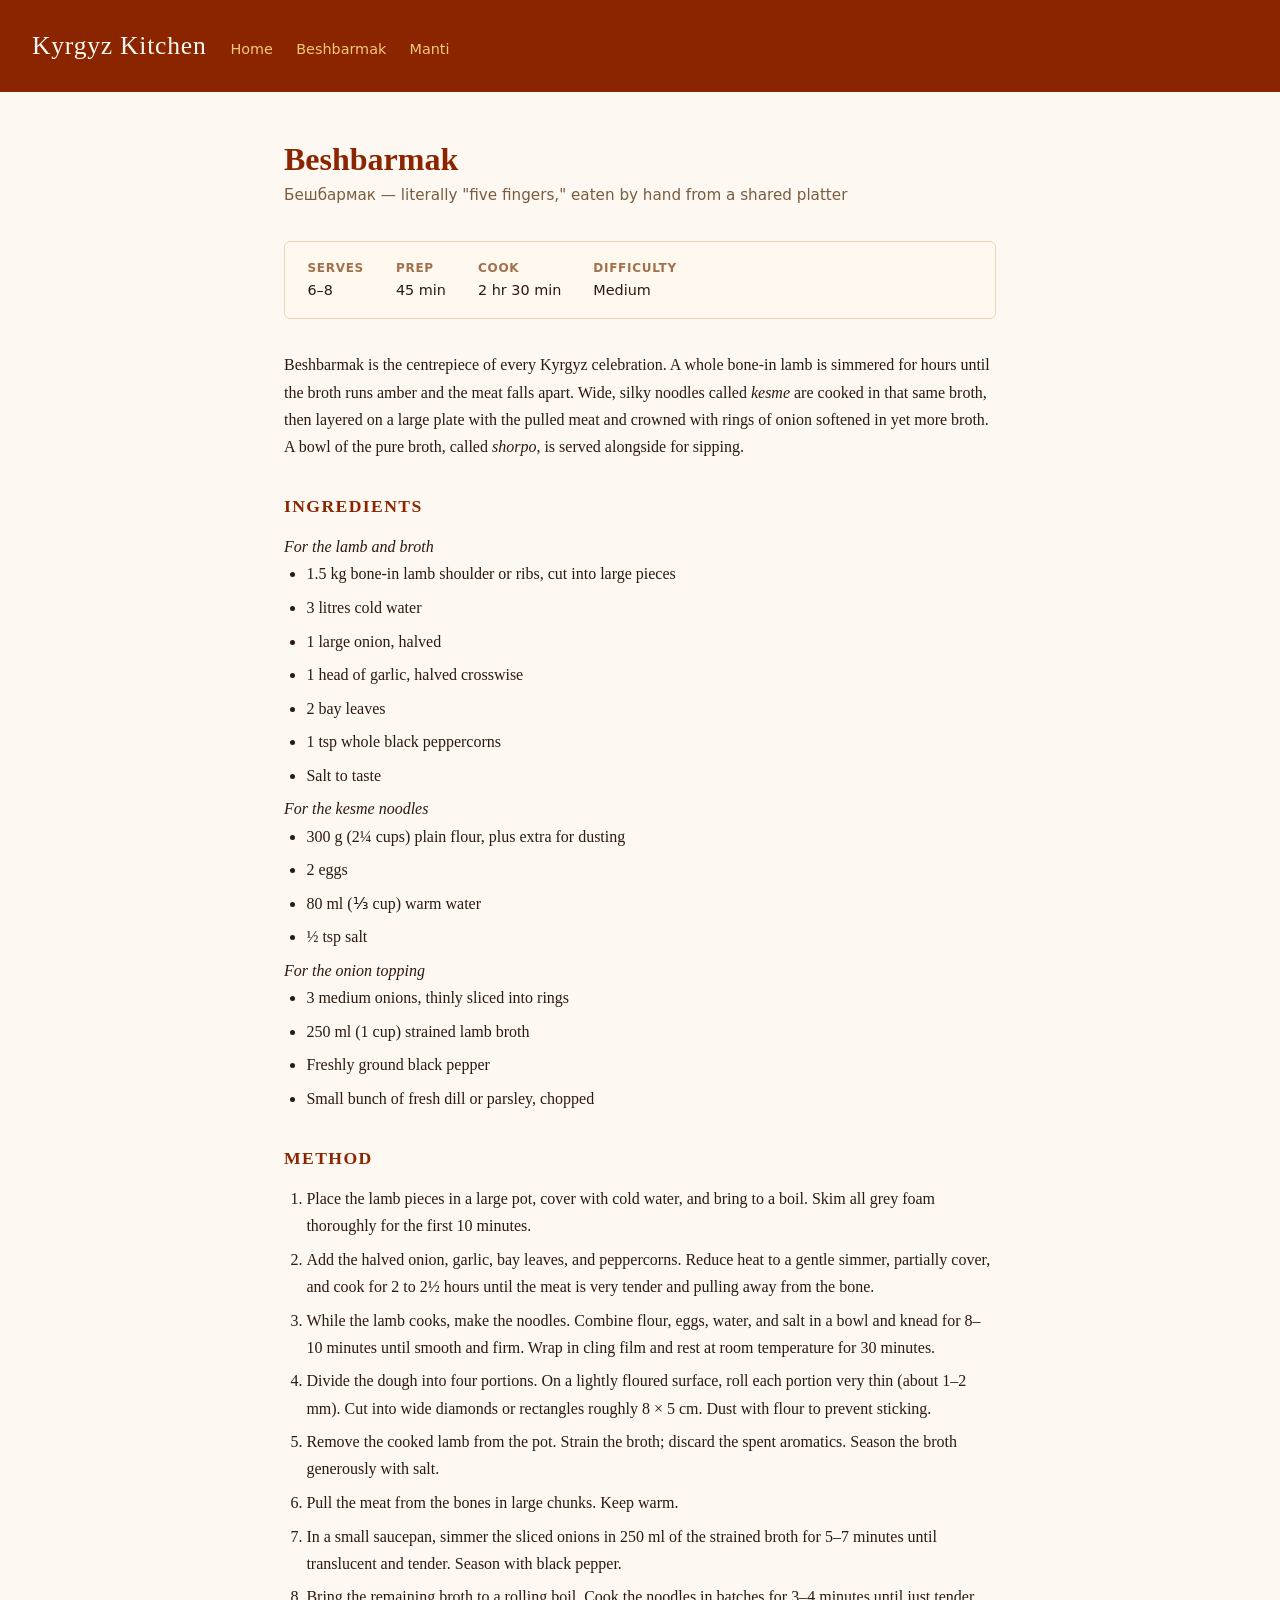
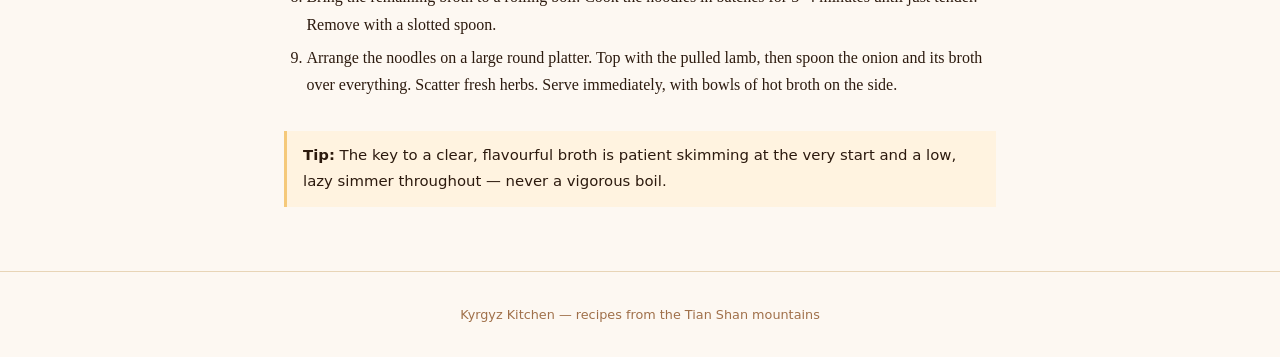
==== website/beshbarmak/index.html @ a260cf08 "Add Kyrgyz recipes website Three-page static site (home, Beshbarmak, Manti) with shared stylesheet. " ====
<!DOCTYPE html>
<html lang="en">
<head>
  <meta charset="UTF-8">
  <meta name="viewport" content="width=device-width, initial-scale=1.0">
  <title>Beshbarmak &mdash; Kyrgyz Kitchen</title>
  <link rel="stylesheet" href="../style.css">
</head>
<body>

<header>
  <h1>Kyrgyz Kitchen</h1>
  <nav>
    <a href="../index.html">Home</a>
    <a href="../beshbarmak/">Beshbarmak</a>
    <a href="../manti/">Manti</a>
  </nav>
</header>

<main>
  <div class="recipe-header">
    <h1>Beshbarmak</h1>
    <p class="subtitle">Бешбармак &mdash; literally "five fingers," eaten by hand from a shared platter</p>
  </div>

  <div class="meta">
    <span><strong>Serves</strong> 6&ndash;8</span>
    <span><strong>Prep</strong> 45 min</span>
    <span><strong>Cook</strong> 2 hr 30 min</span>
    <span><strong>Difficulty</strong> Medium</span>
  </div>

  <p>
    Beshbarmak is the centrepiece of every Kyrgyz celebration. A whole bone-in
    lamb is simmered for hours until the broth runs amber and the meat falls
    apart. Wide, silky noodles called <em>kesme</em> are cooked in that same
    broth, then layered on a large plate with the pulled meat and crowned with
    rings of onion softened in yet more broth. A bowl of the pure broth,
    called <em>shorpo</em>, is served alongside for sipping.
  </p>

  <h2>Ingredients</h2>

  <p><em>For the lamb and broth</em></p>
  <ul>
    <li>1.5 kg bone-in lamb shoulder or ribs, cut into large pieces</li>
    <li>3 litres cold water</li>
    <li>1 large onion, halved</li>
    <li>1 head of garlic, halved crosswise</li>
    <li>2 bay leaves</li>
    <li>1 tsp whole black peppercorns</li>
    <li>Salt to taste</li>
  </ul>

  <p><em>For the kesme noodles</em></p>
  <ul>
    <li>300 g (2&frac14; cups) plain flour, plus extra for dusting</li>
    <li>2 eggs</li>
    <li>80 ml (⅓ cup) warm water</li>
    <li>&frac12; tsp salt</li>
  </ul>

  <p><em>For the onion topping</em></p>
  <ul>
    <li>3 medium onions, thinly sliced into rings</li>
    <li>250 ml (1 cup) strained lamb broth</li>
    <li>Freshly ground black pepper</li>
    <li>Small bunch of fresh dill or parsley, chopped</li>
  </ul>

  <h2>Method</h2>
  <ol>
    <li>
      Place the lamb pieces in a large pot, cover with cold water, and bring to
      a boil. Skim all grey foam thoroughly for the first 10 minutes.
    </li>
    <li>
      Add the halved onion, garlic, bay leaves, and peppercorns. Reduce heat to
      a gentle simmer, partially cover, and cook for 2 to 2&frac12; hours until
      the meat is very tender and pulling away from the bone.
    </li>
    <li>
      While the lamb cooks, make the noodles. Combine flour, eggs, water, and
      salt in a bowl and knead for 8&ndash;10 minutes until smooth and firm.
      Wrap in cling film and rest at room temperature for 30 minutes.
    </li>
    <li>
      Divide the dough into four portions. On a lightly floured surface, roll
      each portion very thin (about 1&ndash;2 mm). Cut into wide diamonds or
      rectangles roughly 8 &times; 5 cm. Dust with flour to prevent sticking.
    </li>
    <li>
      Remove the cooked lamb from the pot. Strain the broth; discard the spent
      aromatics. Season the broth generously with salt.
    </li>
    <li>
      Pull the meat from the bones in large chunks. Keep warm.
    </li>
    <li>
      In a small saucepan, simmer the sliced onions in 250 ml of the strained
      broth for 5&ndash;7 minutes until translucent and tender. Season with
      black pepper.
    </li>
    <li>
      Bring the remaining broth to a rolling boil. Cook the noodles in batches
      for 3&ndash;4 minutes until just tender. Remove with a slotted spoon.
    </li>
    <li>
      Arrange the noodles on a large round platter. Top with the pulled lamb,
      then spoon the onion and its broth over everything. Scatter fresh herbs.
      Serve immediately, with bowls of hot broth on the side.
    </li>
  </ol>

  <div class="tip">
    <strong>Tip:</strong> The key to a clear, flavourful broth is patient skimming
    at the very start and a low, lazy simmer throughout — never a vigorous boil.
  </div>
</main>

<footer>Kyrgyz Kitchen &mdash; recipes from the Tian Shan mountains</footer>

</body>
</html>
---- website/style.css ----
*, *::before, *::after { box-sizing: border-box; margin: 0; padding: 0; }

body {
  font-family: Georgia, "Times New Roman", serif;
  background: #fdf8f2;
  color: #2c1a0e;
  line-height: 1.7;
}

header {
  background: #8b2500;
  color: #fdf8f2;
  padding: 1.5rem 2rem;
  display: flex;
  align-items: baseline;
  gap: 1.5rem;
  flex-wrap: wrap;
}

header h1 { font-size: 1.6rem; font-weight: normal; letter-spacing: 0.03em; }

nav a {
  color: #f5c97a;
  text-decoration: none;
  font-family: system-ui, sans-serif;
  font-size: 0.9rem;
  margin-right: 1.2rem;
}
nav a:hover { text-decoration: underline; }

main { max-width: 760px; margin: 3rem auto; padding: 0 1.5rem; }

/* ---- home hero ---- */
.hero {
  border-left: 4px solid #c94a00;
  padding-left: 1.2rem;
  margin-bottom: 2.5rem;
}
.hero p { font-size: 1.1rem; color: #4a2e1a; }

/* ---- recipe card grid on home ---- */
.cards { display: grid; grid-template-columns: repeat(auto-fill, minmax(280px, 1fr)); gap: 1.5rem; }

.card {
  background: #fff8ef;
  border: 1px solid #e8d5b7;
  border-radius: 6px;
  padding: 1.5rem;
  text-decoration: none;
  color: inherit;
  transition: box-shadow 0.2s;
}
.card:hover { box-shadow: 0 4px 16px rgba(139,37,0,0.15); }
.card h2 { font-size: 1.2rem; color: #8b2500; margin-bottom: 0.4rem; }
.card .tagline { font-size: 0.9rem; font-family: system-ui, sans-serif; color: #7a5c3e; }

/* ---- recipe page ---- */
.recipe-header { margin-bottom: 2rem; }
.recipe-header h1 { font-size: 2rem; color: #8b2500; line-height: 1.2; }
.recipe-header .subtitle {
  font-family: system-ui, sans-serif;
  font-size: 0.95rem;
  color: #7a5c3e;
  margin-top: 0.3rem;
}

.meta {
  display: flex; gap: 2rem; flex-wrap: wrap;
  background: #fff8ef;
  border: 1px solid #e8d5b7;
  border-radius: 6px;
  padding: 1rem 1.4rem;
  margin-bottom: 2rem;
  font-family: system-ui, sans-serif;
  font-size: 0.9rem;
}
.meta span strong { display: block; font-size: 0.75rem; text-transform: uppercase; letter-spacing: 0.06em; color: #a0704a; }

h2 { font-size: 1.1rem; text-transform: uppercase; letter-spacing: 0.08em; color: #8b2500; margin: 2rem 0 0.7rem; }

ul, ol { padding-left: 1.4rem; }
li { margin-bottom: 0.4rem; }
li + li { margin-top: 0.15rem; }

.tip {
  background: #fff3e0;
  border-left: 3px solid #f5c97a;
  padding: 0.8rem 1rem;
  margin-top: 2rem;
  font-size: 0.93rem;
  font-family: system-ui, sans-serif;
}

footer {
  text-align: center;
  padding: 2rem;
  font-family: system-ui, sans-serif;
  font-size: 0.8rem;
  color: #a0704a;
  margin-top: 4rem;
  border-top: 1px solid #e8d5b7;
}
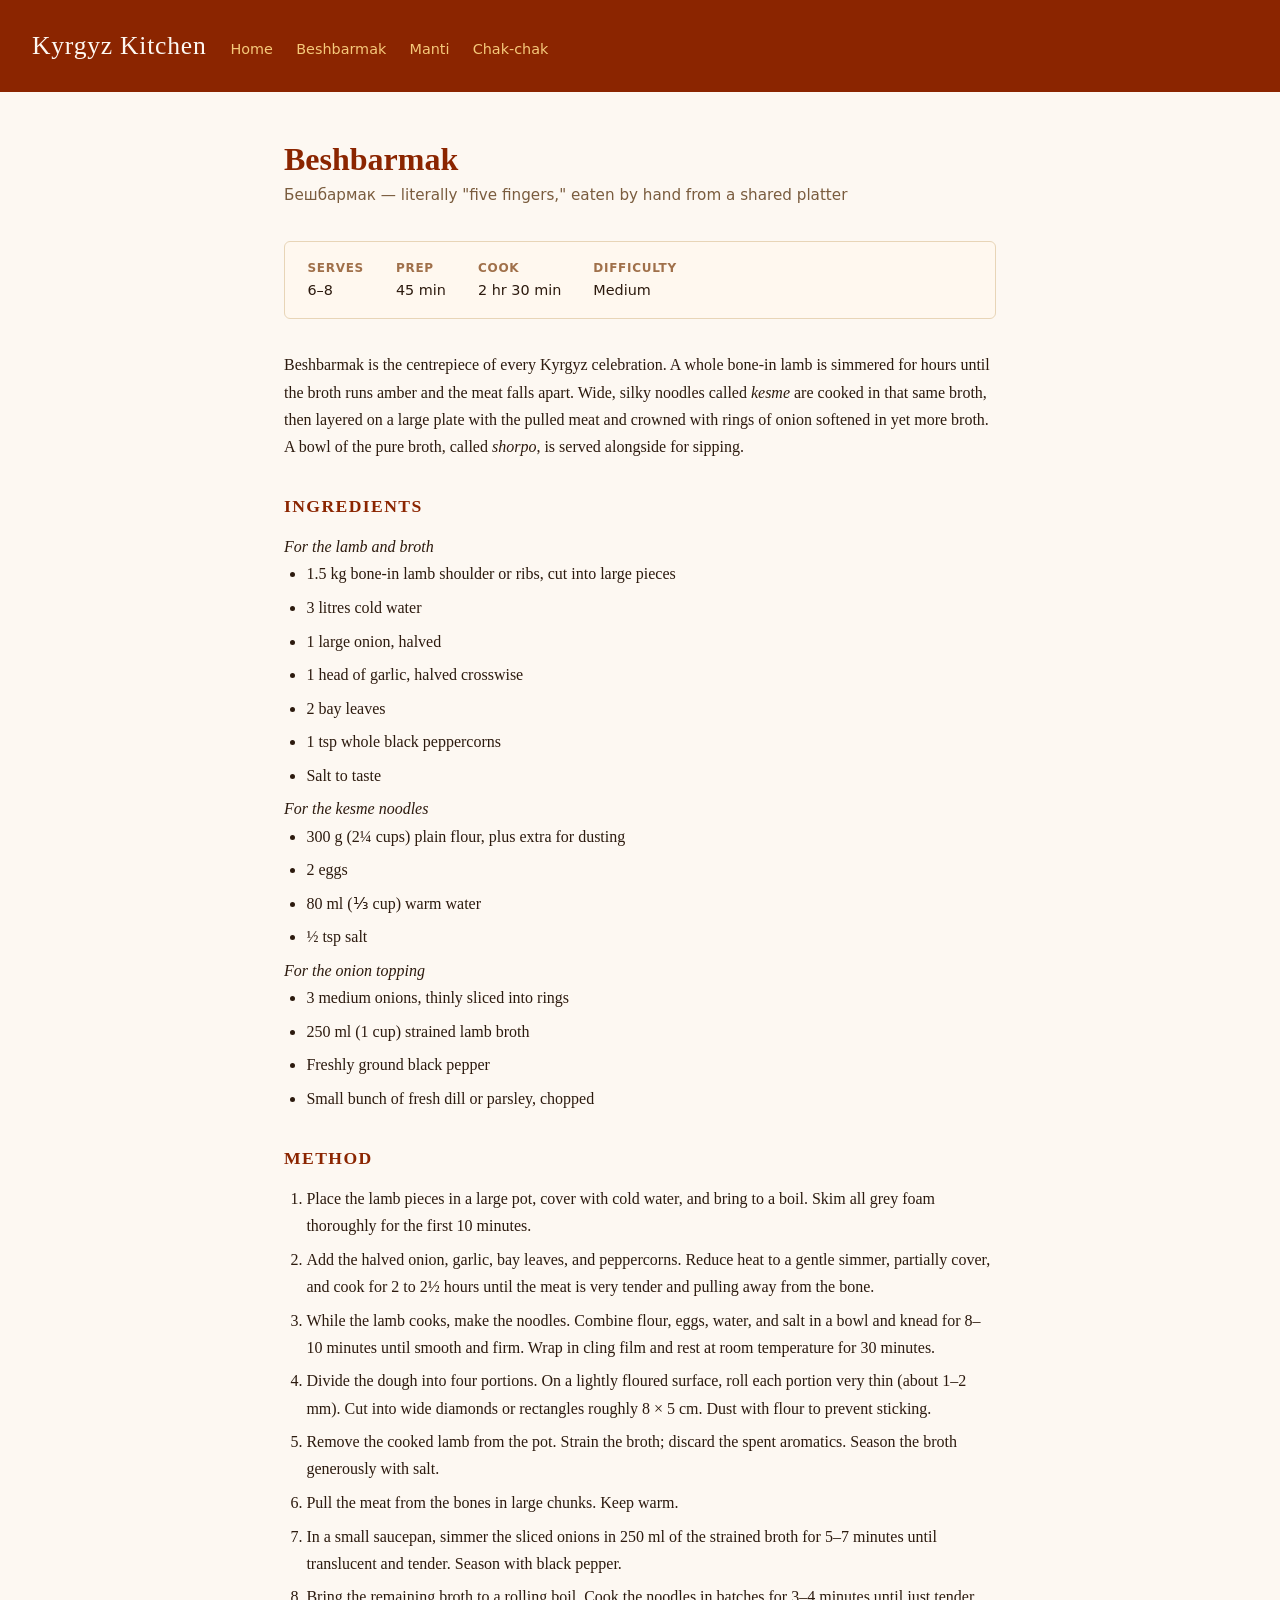
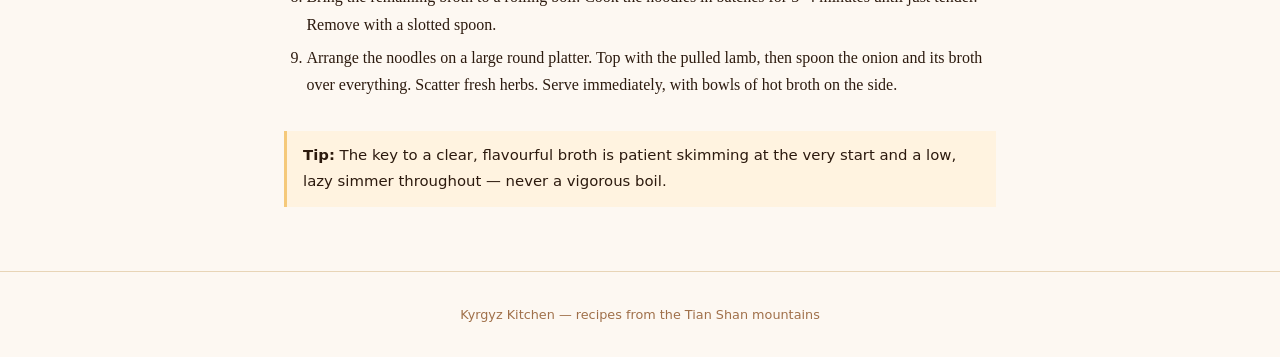
==== commit f3916e7c: "Add Chak-chak sweet recipe under sweets/chak-chak New page with full recipe, ingredients, and method" ====
--- a/website/beshbarmak/index.html
+++ b/website/beshbarmak/index.html
@@ -14,6 +14,7 @@
     <a href="../index.html">Home</a>
     <a href="../beshbarmak/">Beshbarmak</a>
     <a href="../manti/">Manti</a>
+    <a href="../sweets/chak-chak/">Chak-chak</a>
   </nav>
 </header>
 
